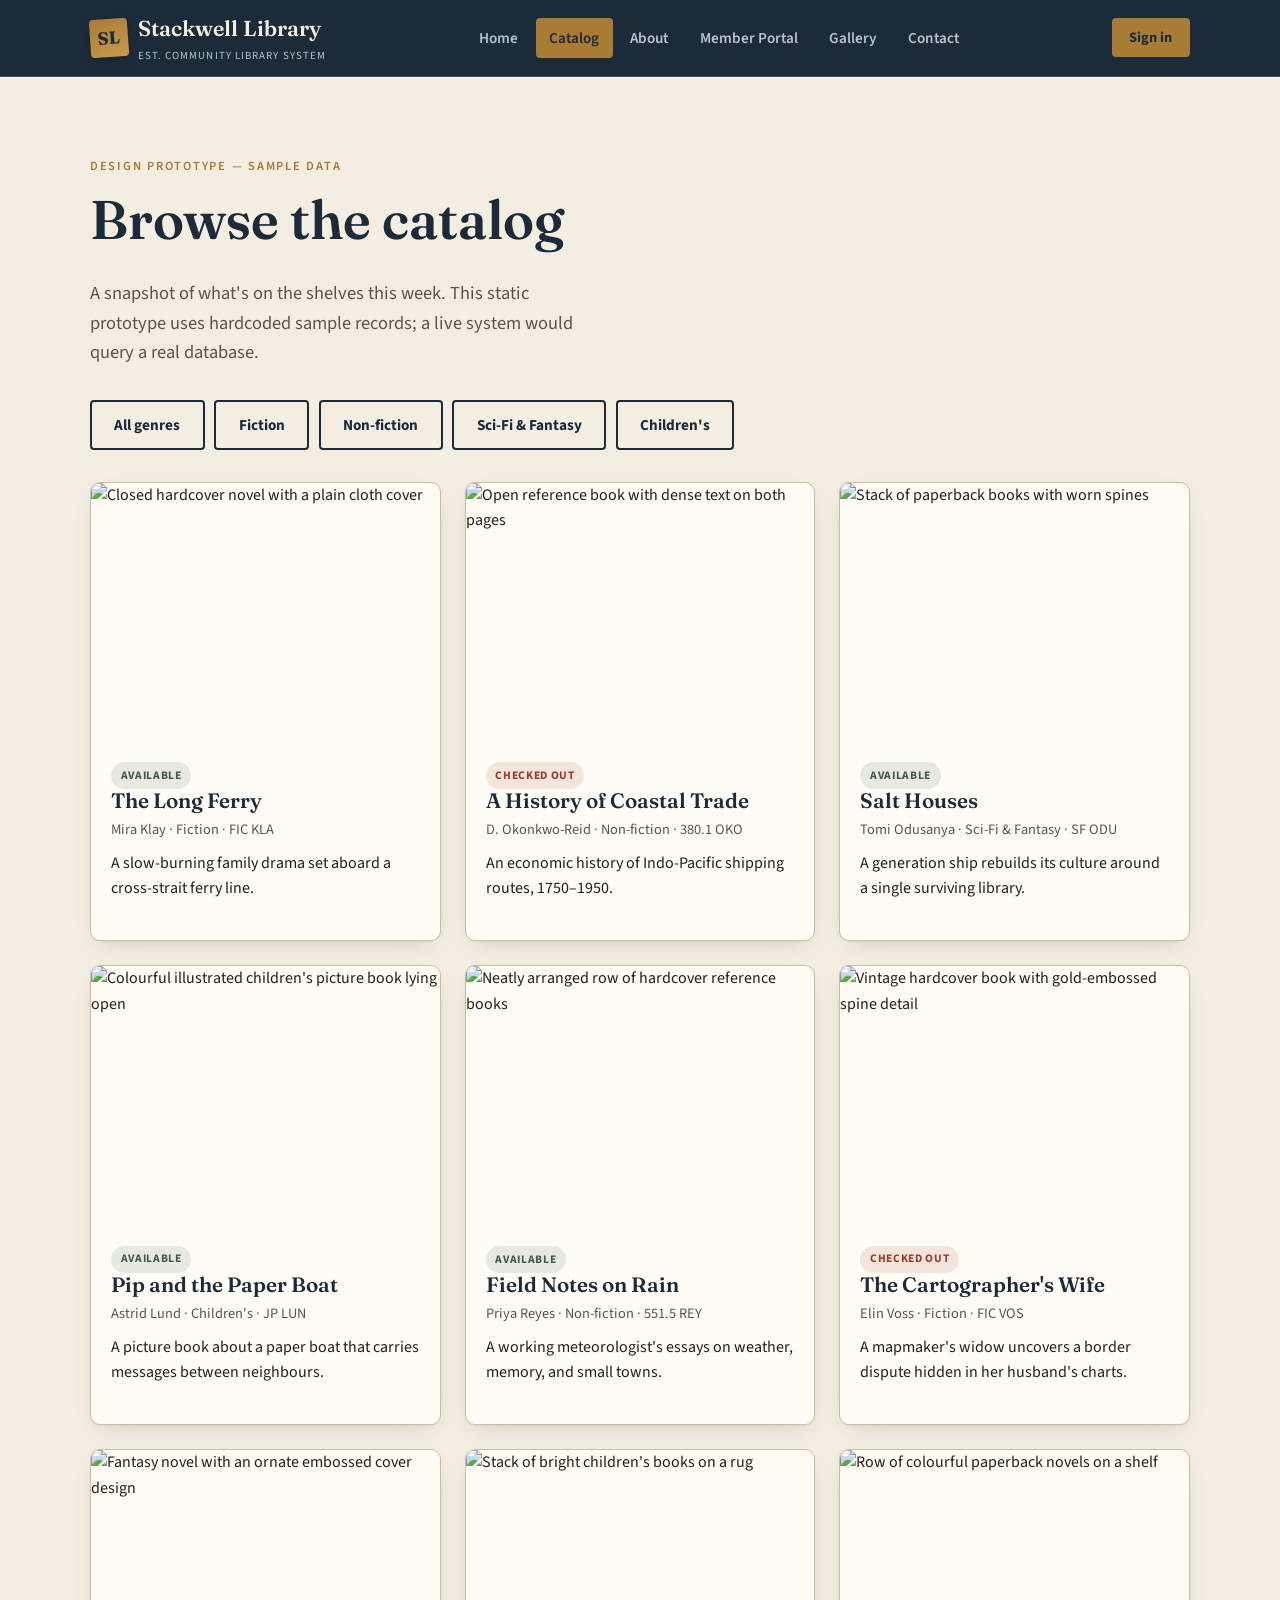
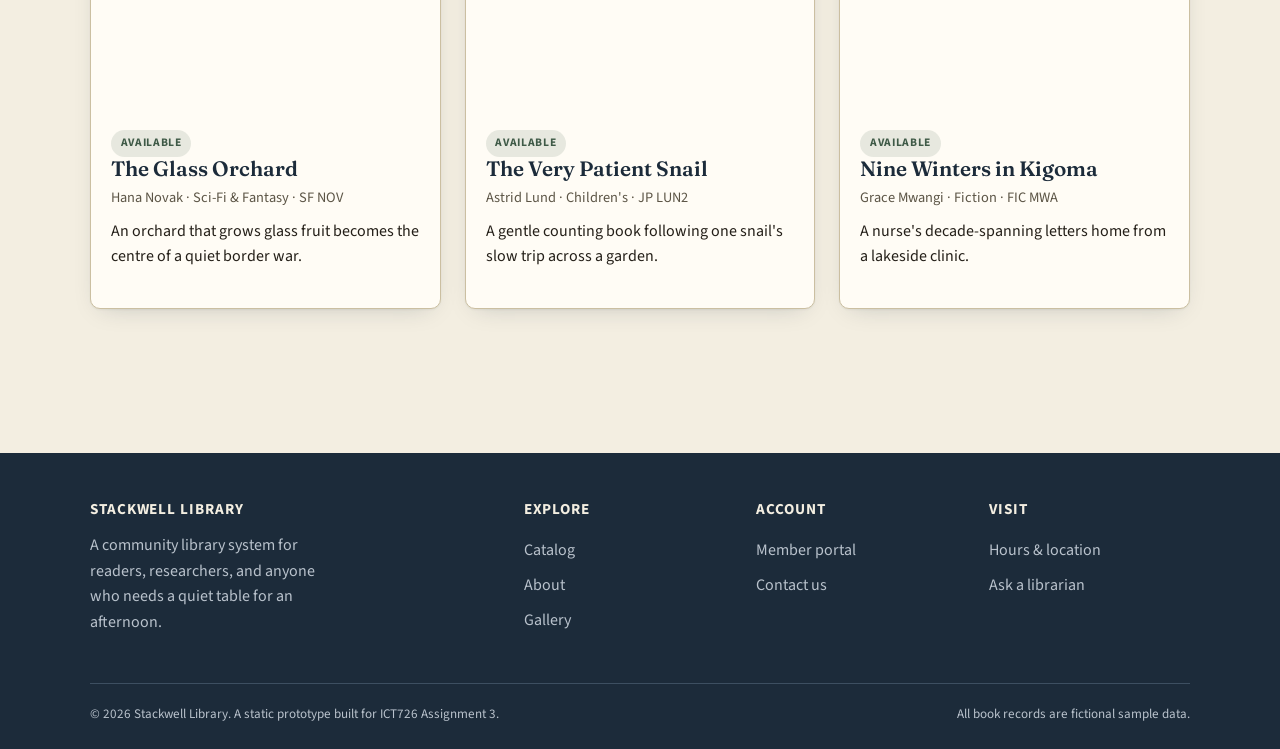
==== catalog.html @ 65e68d81 "add site files" ====
<!DOCTYPE html>
<html lang="en">
<head>
  <meta charset="UTF-8">
  <meta name="viewport" content="width=device-width, initial-scale=1.0">
  <title>Catalog — Stackwell Library</title>
  <meta name="description" content="Browse a sample of the Stackwell Library catalog by genre. Design prototype with sample data — no live database.">
  <link rel="preconnect" href="https://fonts.googleapis.com">
  <link href="https://fonts.googleapis.com/css2?family=Fraunces:opsz,wght@9..144,500;9..144,600;9..144,700&family=Source+Sans+3:wght@400;600;700&display=swap" rel="stylesheet">
  <link rel="stylesheet" href="css/styles.css">
</head>
<body>
  <a class="skip-link" href="#main">Skip to main content</a>

  <header class="site-header">
    <div class="wrap nav-bar">
      <a class="brand" href="index.html">
        <span class="brand-mark" aria-hidden="true">SL</span>
        <span>Stackwell Library<span class="brand-tag">Est. community library system</span></span>
      </a>
      <nav class="nav-links" aria-label="Primary">
        <a href="index.html">Home</a>
        <a href="catalog.html" aria-current="page">Catalog</a>
        <a href="about.html">About</a>
        <a href="portal.html">Member Portal</a>
        <a href="gallery.html">Gallery</a>
        <a href="contact.html">Contact</a>
      </nav>
      <div class="nav-cta"><a href="portal.html">Sign in</a></div>
      <button class="hamburger" aria-label="Open menu" aria-expanded="false" aria-controls="mobile-panel">
        <span></span><span></span><span></span>
      </button>
    </div>
    <nav id="mobile-panel" class="mobile-panel" aria-label="Mobile">
      <a href="index.html">Home</a>
      <a href="catalog.html" aria-current="page">Catalog</a>
      <a href="about.html">About</a>
      <a href="portal.html">Member Portal</a>
      <a href="gallery.html">Gallery</a>
      <a href="contact.html">Contact</a>
    </nav>
  </header>

  <main id="main">
    <section aria-labelledby="catalog-heading">
      <div class="wrap">
        <div class="section-head">
          <p class="eyebrow">Design prototype — sample data</p>
          <h1 id="catalog-heading">Browse the catalog</h1>
          <p class="lede">A snapshot of what's on the shelves this week. This static prototype uses hardcoded sample records; a live system would query a real database.</p>
        </div>

        <div class="filter-bar" role="group" aria-label="Filter by genre" style="display:flex; flex-wrap:wrap; gap:0.6rem; margin-bottom:2rem;">
          <button type="button" class="btn btn-outline-dark" data-filter="all" aria-pressed="true">All genres</button>
          <button type="button" class="btn btn-outline-dark" data-filter="fiction" aria-pressed="false">Fiction</button>
          <button type="button" class="btn btn-outline-dark" data-filter="nonfiction" aria-pressed="false">Non-fiction</button>
          <button type="button" class="btn btn-outline-dark" data-filter="scifi" aria-pressed="false">Sci-Fi & Fantasy</button>
          <button type="button" class="btn btn-outline-dark" data-filter="kids" aria-pressed="false">Children's</button>
        </div>

        <div class="grid cards-3">

          <article class="card" data-genre="fiction">
            <img src="https://images.unsplash.com/photo-1544947950-fa07a98d237f?auto=format&fit=crop&w=500&q=60" alt="Closed hardcover novel with a plain cloth cover">
            <div class="card-body">
              <span class="tag">Available</span>
              <h3>The Long Ferry</h3>
              <p class="card-meta">Mira Klay · Fiction · FIC KLA</p>
              <p>A slow-burning family drama set aboard a cross-strait ferry line.</p>
            </div>
          </article>

          <article class="card" data-genre="nonfiction">
            <img src="https://images.unsplash.com/photo-1481627834876-b7833e8f5570?auto=format&fit=crop&w=500&q=60" alt="Open reference book with dense text on both pages">
            <div class="card-body">
              <span class="tag tag-out">Checked out</span>
              <h3>A History of Coastal Trade</h3>
              <p class="card-meta">D. Okonkwo-Reid · Non-fiction · 380.1 OKO</p>
              <p>An economic history of Indo-Pacific shipping routes, 1750–1950.</p>
            </div>
          </article>

          <article class="card" data-genre="scifi">
            <img src="https://images.unsplash.com/photo-1516979187457-637abb4f9353?auto=format&fit=crop&w=500&q=60" alt="Stack of paperback books with worn spines">
            <div class="card-body">
              <span class="tag">Available</span>
              <h3>Salt Houses</h3>
              <p class="card-meta">Tomi Odusanya · Sci-Fi & Fantasy · SF ODU</p>
              <p>A generation ship rebuilds its culture around a single surviving library.</p>
            </div>
          </article>

          <article class="card" data-genre="kids">
            <img src="https://images.unsplash.com/photo-1512820790803-83ca734da794?auto=format&fit=crop&w=500&q=60" alt="Colourful illustrated children's picture book lying open">
            <div class="card-body">
              <span class="tag">Available</span>
              <h3>Pip and the Paper Boat</h3>
              <p class="card-meta">Astrid Lund · Children's · JP LUN</p>
              <p>A picture book about a paper boat that carries messages between neighbours.</p>
            </div>
          </article>

          <article class="card" data-genre="nonfiction">
            <img src="https://images.unsplash.com/photo-1509266272358-7701da638078?auto=format&fit=crop&w=500&q=60" alt="Neatly arranged row of hardcover reference books">
            <div class="card-body">
              <span class="tag">Available</span>
              <h3>Field Notes on Rain</h3>
              <p class="card-meta">Priya Reyes · Non-fiction · 551.5 REY</p>
              <p>A working meteorologist's essays on weather, memory, and small towns.</p>
            </div>
          </article>

          <article class="card" data-genre="fiction">
            <img src="https://images.unsplash.com/photo-1476275466078-4007374efbbe?auto=format&fit=crop&w=500&q=60" alt="Vintage hardcover book with gold-embossed spine detail">
            <div class="card-body">
              <span class="tag tag-out">Checked out</span>
              <h3>The Cartographer's Wife</h3>
              <p class="card-meta">Elin Voss · Fiction · FIC VOS</p>
              <p>A mapmaker's widow uncovers a border dispute hidden in her husband's charts.</p>
            </div>
          </article>

          <article class="card" data-genre="scifi">
            <img src="https://images.unsplash.com/photo-1495640388908-05fa85288e61?auto=format&fit=crop&w=500&q=60" alt="Fantasy novel with an ornate embossed cover design">
            <div class="card-body">
              <span class="tag">Available</span>
              <h3>The Glass Orchard</h3>
              <p class="card-meta">Hana Novak · Sci-Fi & Fantasy · SF NOV</p>
              <p>An orchard that grows glass fruit becomes the centre of a quiet border war.</p>
            </div>
          </article>

          <article class="card" data-genre="kids">
            <img src="https://images.unsplash.com/photo-1543002588-bfa74002ed7e?auto=format&fit=crop&w=500&q=60" alt="Stack of bright children's books on a rug">
            <div class="card-body">
              <span class="tag">Available</span>
              <h3>The Very Patient Snail</h3>
              <p class="card-meta">Astrid Lund · Children's · JP LUN2</p>
              <p>A gentle counting book following one snail's slow trip across a garden.</p>
            </div>
          </article>

          <article class="card" data-genre="fiction">
            <img src="https://images.unsplash.com/photo-1512045482786-53fac1b03d7e?auto=format&fit=crop&w=500&q=60" alt="Row of colourful paperback novels on a shelf">
            <div class="card-body">
              <span class="tag">Available</span>
              <h3>Nine Winters in Kigoma</h3>
              <p class="card-meta">Grace Mwangi · Fiction · FIC MWA</p>
              <p>A nurse's decade-spanning letters home from a lakeside clinic.</p>
            </div>
          </article>

        </div>
      </div>
    </section>
  </main>

  <footer class="site-footer">
    <div class="wrap">
      <div class="footer-grid">
        <div>
          <h4>Stackwell Library</h4>
          <p style="max-width: 32ch; color: var(--text-on-dark-muted);">A community library system for readers, researchers, and anyone who needs a quiet table for an afternoon.</p>
        </div>
        <div>
          <h4>Explore</h4>
          <a href="catalog.html">Catalog</a>
          <a href="about.html">About</a>
          <a href="gallery.html">Gallery</a>
        </div>
        <div>
          <h4>Account</h4>
          <a href="portal.html">Member portal</a>
          <a href="contact.html">Contact us</a>
        </div>
        <div>
          <h4>Visit</h4>
          <a href="about.html">Hours & location</a>
          <a href="contact.html">Ask a librarian</a>
        </div>
      </div>
      <div class="footer-bottom">
        <span>© 2026 Stackwell Library. A static prototype built for ICT726 Assignment 3.</span>
        <span>All book records are fictional sample data.</span>
      </div>
    </div>
  </footer>

  <script src="js/scripts.js"></script>
</body>
</html>
---- css/styles.css ----
/* ==========================================================================
   STACKWELL LIBRARY — MAIN STYLESHEET
   ICT726 Assignment 3 — static site, vanilla CSS3, mobile-first
   Table of contents:
     1. Custom properties (design tokens)
     2. Reset & base
     3. Typography
     4. Layout helpers
     5. Header & navigation (incl. hamburger)
     6. Buttons & tags
     7. Cards
     8. Hero / catalog-drawer signature element
     9. Forms
     10. Gallery & lightbox
     11. Tables (member portal)
     12. Footer
     13. Media queries (tablet / desktop)
     14. Accessibility & motion
   ========================================================================== */

/* -------------------------- 1. Custom properties ------------------------- */
:root {
  /* Colour palette — reading-room navy, parchment, brass fittings, forest lamp-green */
  --ink: #1c2b3a;          /* deep navy — primary dark surfaces, headings */
  --ink-soft: #34455a;     /* lighter navy for secondary dark surfaces */
  --parchment: #f3eee1;    /* page background */
  --parchment-card: #fffcf5; /* card background, slightly lifted off page */
  --brass: #a97c34;        /* accent — brass drawer pulls, stamps, links */
  --brass-dark: #8a6427;   /* hover state for brass */
  --forest: #3f5a47;       /* secondary accent — reading-lamp green */
  --rule: #cbbfa1;         /* hairline dividers on parchment */
  --rule-dark: #3d4f61;    /* hairline dividers on navy */
  --text: #241f18;         /* body text on parchment */
  --text-muted: #5c5546;   /* secondary text on parchment */
  --text-on-dark: #f3eee1; /* body text on navy */
  --text-on-dark-muted: #b9c2cc;
  --success: #3f5a47;
  --error: #9c3b2c;

  --font-display: "Fraunces", Georgia, "Times New Roman", serif;
  --font-body: "Source Sans 3", -apple-system, "Segoe UI", sans-serif;

  --radius-sm: 4px;
  --radius-md: 10px;
  --radius-lg: 22px;

  --shadow-card: 0 1px 2px rgba(28, 43, 58, 0.06), 0 8px 24px -12px rgba(28, 43, 58, 0.25);
  --shadow-lift: 0 16px 32px -14px rgba(28, 43, 58, 0.35);

  --container: 1140px;
  --nav-height: 76px;
}

/* ------------------------------ 2. Reset --------------------------------- */
*, *::before, *::after { box-sizing: border-box; }
html { scroll-behavior: smooth; }
body {
  margin: 0;
  background: var(--parchment);
  color: var(--text);
  font-family: var(--font-body);
  font-size: 1rem;
  line-height: 1.6;
  -webkit-font-smoothing: antialiased;
}
img { max-width: 100%; display: block; }
a { color: inherit; }
ul { list-style: none; margin: 0; padding: 0; }
button { font-family: inherit; cursor: pointer; }
h1, h2, h3, h4 { font-family: var(--font-display); color: var(--ink); margin: 0 0 0.5em; line-height: 1.15; }

/* --------------------------- 3. Typography -------------------------------- */
h1 { font-size: clamp(2.1rem, 5vw, 3.4rem); font-weight: 600; }
h2 { font-size: clamp(1.6rem, 3.2vw, 2.3rem); font-weight: 600; }
h3 { font-size: 1.3rem; font-weight: 600; }
p { margin: 0 0 1em; }
.eyebrow {
  font-family: var(--font-body);
  text-transform: uppercase;
  letter-spacing: 0.14em;
  font-size: 0.78rem;
  font-weight: 600;
  color: var(--brass);
}
.lede { font-size: 1.15rem; color: var(--text-muted); max-width: 60ch; }

/* ------------------------------ 4. Layout --------------------------------- */
.wrap { max-width: var(--container); margin: 0 auto; padding: 0 1.25rem; }
section { padding: 3.5rem 0; }
.section-head { margin-bottom: 2rem; max-width: 62ch; }
.hairline { border: none; border-top: 1px solid var(--rule); margin: 0; }
.grid { display: grid; gap: 1.5rem; }
.visually-hidden {
  position: absolute; width: 1px; height: 1px; margin: -1px; padding: 0;
  overflow: hidden; clip: rect(0,0,0,0); white-space: nowrap; border: 0;
}
.skip-link {
  position: absolute; left: 1rem; top: -3rem; background: var(--ink); color: var(--text-on-dark);
  padding: 0.6rem 1rem; border-radius: var(--radius-sm); z-index: 200; transition: top 0.2s ease;
}
.skip-link:focus { top: 1rem; }

/* --------------------------- 5. Header & nav ------------------------------ */
.site-header {
  position: sticky; top: 0; z-index: 100;
  background: var(--ink);
  border-bottom: 1px solid var(--rule-dark);
}
.nav-bar {
  display: flex; align-items: center; justify-content: space-between;
  height: var(--nav-height);
}
.brand {
  display: flex; align-items: center; gap: 0.6rem;
  font-family: var(--font-display); font-weight: 600; font-size: 1.35rem;
  color: var(--text-on-dark); text-decoration: none;
}
.brand-mark {
  width: 38px; height: 38px; border-radius: var(--radius-sm);
  background: linear-gradient(155deg, var(--brass) 0%, #c99a4d 100%);
  display: flex; align-items: center; justify-content: center;
  color: var(--ink); font-family: var(--font-display); font-weight: 700; font-size: 1.1rem;
  transform: rotate(-4deg);
  box-shadow: 0 4px 10px -4px rgba(0,0,0,0.5);
}
.brand-tag { display: block; font-family: var(--font-body); font-size: 0.68rem; letter-spacing: 0.1em; text-transform: uppercase; color: var(--text-on-dark-muted); font-weight: 400; }

.nav-links {
  display: none;
  gap: 0.25rem;
  align-items: center;
}
.nav-links a {
  text-decoration: none;
  color: var(--text-on-dark-muted);
  font-size: 0.95rem;
  font-weight: 600;
  padding: 0.5rem 0.85rem;
  border-radius: var(--radius-sm);
  transition: color 0.18s ease, background-color 0.18s ease;
}
.nav-links a:hover,
.nav-links a:focus-visible { color: var(--text-on-dark); background: rgba(243, 238, 225, 0.08); }
.nav-links a[aria-current="page"] {
  color: var(--ink);
  background: var(--brass);
}
.nav-cta {
  display: none;
}
.nav-cta a {
  text-decoration: none;
  background: var(--brass);
  color: var(--ink);
  padding: 0.55rem 1.1rem;
  border-radius: var(--radius-sm);
  font-weight: 700;
  font-size: 0.9rem;
  transition: transform 0.18s ease, background-color 0.18s ease;
}
.nav-cta a:hover { background: #c99a4d; transform: translateY(-1px); }

.hamburger {
  display: inline-flex; flex-direction: column; justify-content: center; gap: 5px;
  width: 42px; height: 42px; padding: 0; border: none; background: transparent;
  align-items: center;
}
.hamburger span {
  width: 22px; height: 2px; background: var(--text-on-dark);
  transition: transform 0.25s ease, opacity 0.2s ease;
}
.hamburger[aria-expanded="true"] span:nth-child(1) { transform: translateY(7px) rotate(45deg); }
.hamburger[aria-expanded="true"] span:nth-child(2) { opacity: 0; }
.hamburger[aria-expanded="true"] span:nth-child(3) { transform: translateY(-7px) rotate(-45deg); }

.mobile-panel {
  display: none;
  flex-direction: column;
  background: var(--ink-soft);
  border-top: 1px solid var(--rule-dark);
}
.mobile-panel.is-open { display: flex; }
.mobile-panel a {
  text-decoration: none;
  color: var(--text-on-dark);
  padding: 0.95rem 1.25rem;
  border-bottom: 1px solid rgba(243,238,225,0.08);
  font-weight: 600;
}
.mobile-panel a[aria-current="page"] { color: var(--brass); }

/* ------------------------- 6. Buttons & tags ------------------------------ */
.btn {
  display: inline-flex; align-items: center; justify-content: center; gap: 0.5rem;
  text-decoration: none; font-weight: 700; font-size: 0.95rem;
  padding: 0.75rem 1.4rem; border-radius: var(--radius-sm); border: 2px solid transparent;
  transition: transform 0.18s ease, background-color 0.18s ease, box-shadow 0.18s ease, color 0.18s ease;
  cursor: pointer;
}
.btn-primary { background: var(--brass); color: var(--ink); }
.btn-primary:hover { background: var(--brass-dark); transform: translateY(-2px); box-shadow: var(--shadow-lift); }
.btn-ghost { background: transparent; color: var(--text-on-dark); border-color: rgba(243,238,225,0.4); }
.btn-ghost:hover { border-color: var(--text-on-dark); }
.btn-outline-dark { background: transparent; color: var(--ink); border-color: var(--ink); }
.btn-outline-dark:hover { background: var(--ink); color: var(--text-on-dark); }
.btn:focus-visible { outline: 3px solid var(--brass); outline-offset: 2px; }

.tag {
  display: inline-block; font-size: 0.72rem; font-weight: 700; text-transform: uppercase;
  letter-spacing: 0.06em; padding: 0.28rem 0.6rem; border-radius: 999px;
  background: rgba(63, 90, 71, 0.12); color: var(--forest);
}
.tag.tag-out { background: rgba(156, 59, 44, 0.12); color: var(--error); }
.tag.tag-brass { background: rgba(169, 124, 52, 0.14); color: var(--brass-dark); }

/* -------------------------------- 7. Cards -------------------------------- */
.card {
  background: var(--parchment-card);
  border-radius: var(--radius-md);
  box-shadow: var(--shadow-card);
  overflow: hidden;
  transition: transform 0.22s ease, box-shadow 0.22s ease;
  border: 1px solid var(--rule);
}
.card:hover { transform: translateY(-6px); box-shadow: var(--shadow-lift); }
.card img { aspect-ratio: 4 / 3; object-fit: cover; width: 100%; }
.card-body { padding: 1.1rem 1.25rem 1.4rem; }
.card-body h3 { margin-bottom: 0.3rem; }
.card-meta { color: var(--text-muted); font-size: 0.9rem; margin-bottom: 0.6rem; }

/* --------------------- 8. Hero / catalog-drawer signature ----------------- */
.hero {
  background: radial-gradient(circle at 15% 20%, rgba(169,124,52,0.16), transparent 45%), var(--ink);
  color: var(--text-on-dark);
  padding: 4rem 0 4.5rem;
}
.hero-grid { display: grid; gap: 2.5rem; align-items: center; }
.hero h1 { color: var(--text-on-dark); }
.hero .lede { color: var(--text-on-dark-muted); }
.hero-actions { display: flex; flex-wrap: wrap; gap: 0.85rem; margin-top: 1.6rem; }

/* the "card catalog drawer" — signature element */
.drawer {
  background: linear-gradient(160deg, #2a3d52 0%, var(--ink) 70%);
  border: 1px solid var(--rule-dark);
  border-radius: var(--radius-md);
  padding: 1.4rem;
  box-shadow: var(--shadow-lift);
  transform: rotate(1.2deg);
}
.drawer-label {
  background: var(--brass);
  color: var(--ink);
  font-family: var(--font-display);
  font-weight: 700;
  font-size: 0.85rem;
  text-align: center;
  padding: 0.4rem 0.5rem;
  border-radius: var(--radius-sm) var(--radius-sm) 0 0;
  letter-spacing: 0.04em;
}
.drawer-card {
  background: var(--parchment-card);
  color: var(--text);
  padding: 0.85rem 1rem;
  border-bottom: 1px dashed var(--rule);
  font-size: 0.85rem;
  display: flex;
  justify-content: space-between;
  gap: 0.75rem;
}
.drawer-card:first-of-type { border-radius: 0; }
.drawer-card:last-of-type { border-bottom: none; border-radius: 0 0 var(--radius-sm) var(--radius-sm); }
.drawer-card .call-number { font-family: var(--font-display); color: var(--brass-dark); font-weight: 700; white-space: nowrap; }

/* -------------------------------- 9. Forms -------------------------------- */
.form-panel {
  background: var(--parchment-card);
  border: 1px solid var(--rule);
  border-radius: var(--radius-md);
  padding: 2rem;
  box-shadow: var(--shadow-card);
  max-width: 640px;
}
.field { margin-bottom: 1.3rem; }
.field label {
  display: block; font-weight: 700; font-size: 0.9rem; margin-bottom: 0.4rem; color: var(--ink);
}
.required-mark { color: var(--error); }
.field input,
.field select,
.field textarea {
  width: 100%;
  font-family: inherit;
  font-size: 1rem;
  padding: 0.7rem 0.85rem;
  border: 1.5px solid var(--rule);
  border-radius: var(--radius-sm);
  background: #fff;
  color: var(--text);
  transition: border-color 0.18s ease, box-shadow 0.18s ease;
}
.field input:focus,
.field select:focus,
.field textarea:focus {
  outline: none; border-color: var(--brass);
  box-shadow: 0 0 0 3px rgba(169,124,52,0.2);
}
.field textarea { resize: vertical; min-height: 130px; }
.field.has-error input,
.field.has-error select,
.field.has-error textarea {
  border-color: var(--error);
  box-shadow: 0 0 0 3px rgba(156,59,44,0.14);
}
.field-error {
  display: none;
  color: var(--error);
  font-size: 0.83rem;
  margin-top: 0.35rem;
  font-weight: 600;
}
.field.has-error .field-error { display: block; }
.hint { font-size: 0.82rem; color: var(--text-muted); margin-top: 0.3rem; }

.form-status {
  border-radius: var(--radius-sm);
  padding: 0.9rem 1.1rem;
  margin-bottom: 1.3rem;
  font-weight: 600;
  font-size: 0.92rem;
  display: none;
}
.form-status.is-visible { display: block; }
.form-status.is-success { background: rgba(63,90,71,0.12); color: var(--success); border: 1px solid rgba(63,90,71,0.3); }
.form-status.is-error { background: rgba(156,59,44,0.1); color: var(--error); border: 1px solid rgba(156,59,44,0.3); }

/* ---------------------------- 10. Gallery / lightbox ----------------------- */
.gallery-grid { grid-template-columns: repeat(2, 1fr); }
.thumb-btn {
  border: none; background: none; padding: 0; border-radius: var(--radius-md);
  overflow: hidden; box-shadow: var(--shadow-card); position: relative;
  transition: transform 0.2s ease, box-shadow 0.2s ease;
}
.thumb-btn:hover, .thumb-btn:focus-visible { transform: translateY(-4px) scale(1.01); box-shadow: var(--shadow-lift); }
.thumb-btn img { aspect-ratio: 1 / 1; object-fit: cover; }
.thumb-btn .thumb-cap {
  position: absolute; left: 0; right: 0; bottom: 0;
  background: linear-gradient(0deg, rgba(28,43,58,0.85), transparent);
  color: var(--text-on-dark); font-size: 0.78rem; font-weight: 600;
  padding: 1.4rem 0.7rem 0.5rem; text-align: left;
}

.lightbox {
  position: fixed; inset: 0; background: rgba(20, 26, 32, 0.86);
  display: none; align-items: center; justify-content: center; z-index: 300; padding: 1.25rem;
}
.lightbox.is-open { display: flex; }
.lightbox-inner {
  background: var(--ink); border-radius: var(--radius-md); max-width: 780px; width: 100%;
  overflow: hidden; box-shadow: var(--shadow-lift);
}
.lightbox-inner img { width: 100%; max-height: 65vh; object-fit: contain; background: #10161d; }
.lightbox-caption {
  color: var(--text-on-dark); padding: 1rem 1.25rem 1.25rem; display: flex; justify-content: space-between; align-items: flex-start; gap: 1rem;
}
.lightbox-close {
  background: var(--brass); color: var(--ink); border: none; border-radius: var(--radius-sm);
  width: 34px; height: 34px; font-size: 1.1rem; line-height: 1; flex-shrink: 0;
}

/* ----------------------------- 11. Tables (portal) -------------------------- */
.table-wrap { overflow-x: auto; border: 1px solid var(--rule); border-radius: var(--radius-md); box-shadow: var(--shadow-card); }
table { width: 100%; border-collapse: collapse; background: var(--parchment-card); min-width: 480px; }
caption { text-align: left; font-weight: 700; padding: 1rem 1.1rem 0; color: var(--ink); }
th, td { text-align: left; padding: 0.85rem 1.1rem; border-bottom: 1px solid var(--rule); font-size: 0.92rem; }
th { font-family: var(--font-display); color: var(--ink); background: rgba(169,124,52,0.08); }
tbody tr:hover { background: rgba(169,124,52,0.06); }
tbody tr:last-child td { border-bottom: none; }

.stat-strip { display: grid; gap: 1rem; grid-template-columns: repeat(2, 1fr); margin-bottom: 2rem; }
.stat-card {
  background: var(--parchment-card); border: 1px solid var(--rule); border-radius: var(--radius-md);
  padding: 1.25rem; text-align: left;
}
.stat-card .num { font-family: var(--font-display); font-size: 2rem; color: var(--brass-dark); font-weight: 700; display: block; }
.stat-card .label { font-size: 0.85rem; color: var(--text-muted); }

/* -------------------------------- 12. Footer -------------------------------- */
.site-footer { background: var(--ink); color: var(--text-on-dark-muted); padding: 3rem 0 1.5rem; margin-top: 4rem; }
.footer-grid { display: grid; gap: 2rem; margin-bottom: 2rem; }
.footer-grid h4 { color: var(--text-on-dark); font-family: var(--font-body); font-size: 0.95rem; text-transform: uppercase; letter-spacing: 0.06em; margin-bottom: 0.9rem; }
.footer-grid a { text-decoration: none; color: var(--text-on-dark-muted); display: block; padding: 0.3rem 0; transition: color 0.18s ease; }
.footer-grid a:hover, .footer-grid a:focus-visible { color: var(--brass); }
.footer-bottom { border-top: 1px solid var(--rule-dark); padding-top: 1.25rem; font-size: 0.82rem; display: flex; flex-wrap: wrap; justify-content: space-between; gap: 0.6rem; }

/* ------------------------- 13. Media queries ------------------------------ */
@media (min-width: 640px) {
  .gallery-grid { grid-template-columns: repeat(3, 1fr); }
  .stat-strip { grid-template-columns: repeat(4, 1fr); }
}

@media (min-width: 768px) {
  .nav-links { display: flex; }
  .nav-cta { display: block; }
  .hamburger, .mobile-panel { display: none !important; }
  .hero-grid { grid-template-columns: 1.1fr 0.9fr; }
  .cards-3 { grid-template-columns: repeat(3, 1fr); }
  .cards-2 { grid-template-columns: repeat(2, 1fr); }
  .footer-grid { grid-template-columns: 2fr 1fr 1fr 1fr; }
}

@media (min-width: 1024px) {
  section { padding: 5rem 0; }
  .gallery-grid { grid-template-columns: repeat(4, 1fr); }
}

/* --------------------------- 14. Accessibility ----------------------------- */
a:focus-visible, button:focus-visible, input:focus-visible, textarea:focus-visible, select:focus-visible {
  outline: 3px solid var(--brass);
  outline-offset: 2px;
}
@media (prefers-reduced-motion: reduce) {
  *, *::before, *::after { animation-duration: 0.001ms !important; transition-duration: 0.001ms !important; scroll-behavior: auto !important; }
}
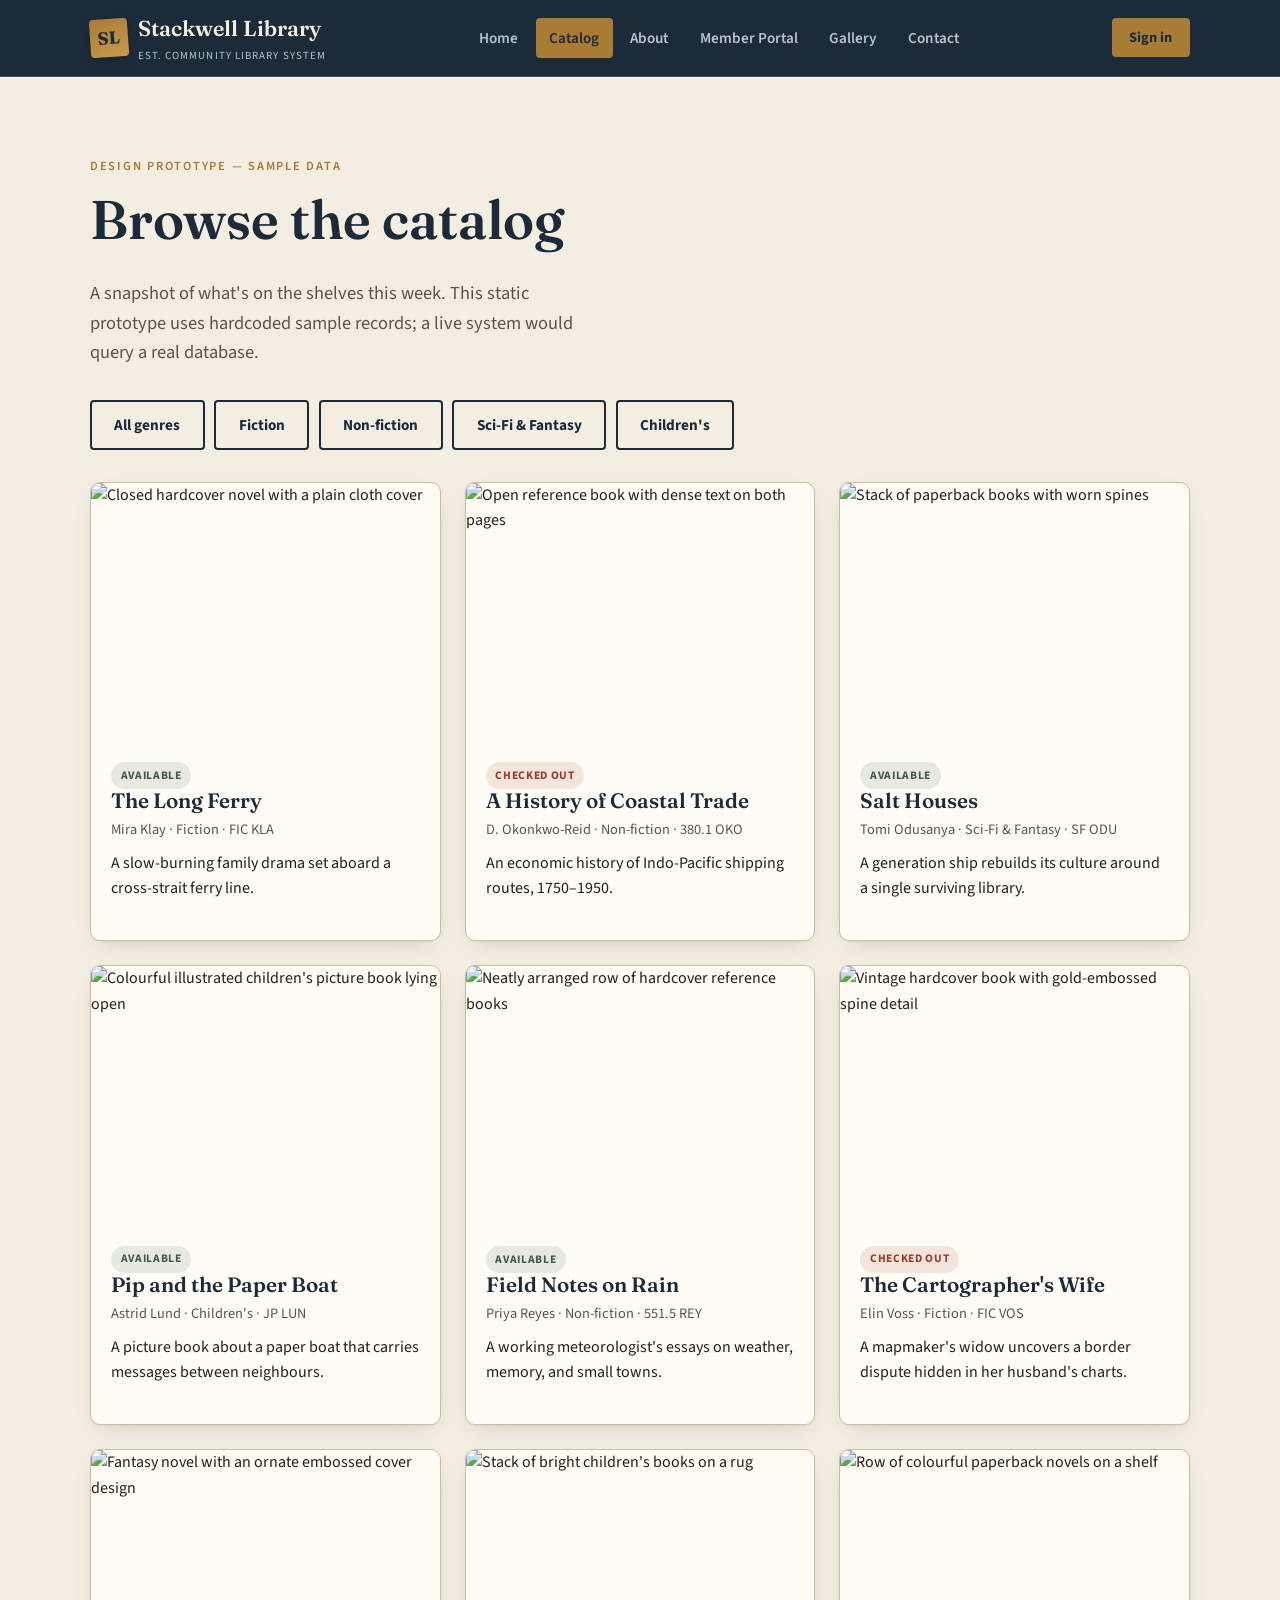
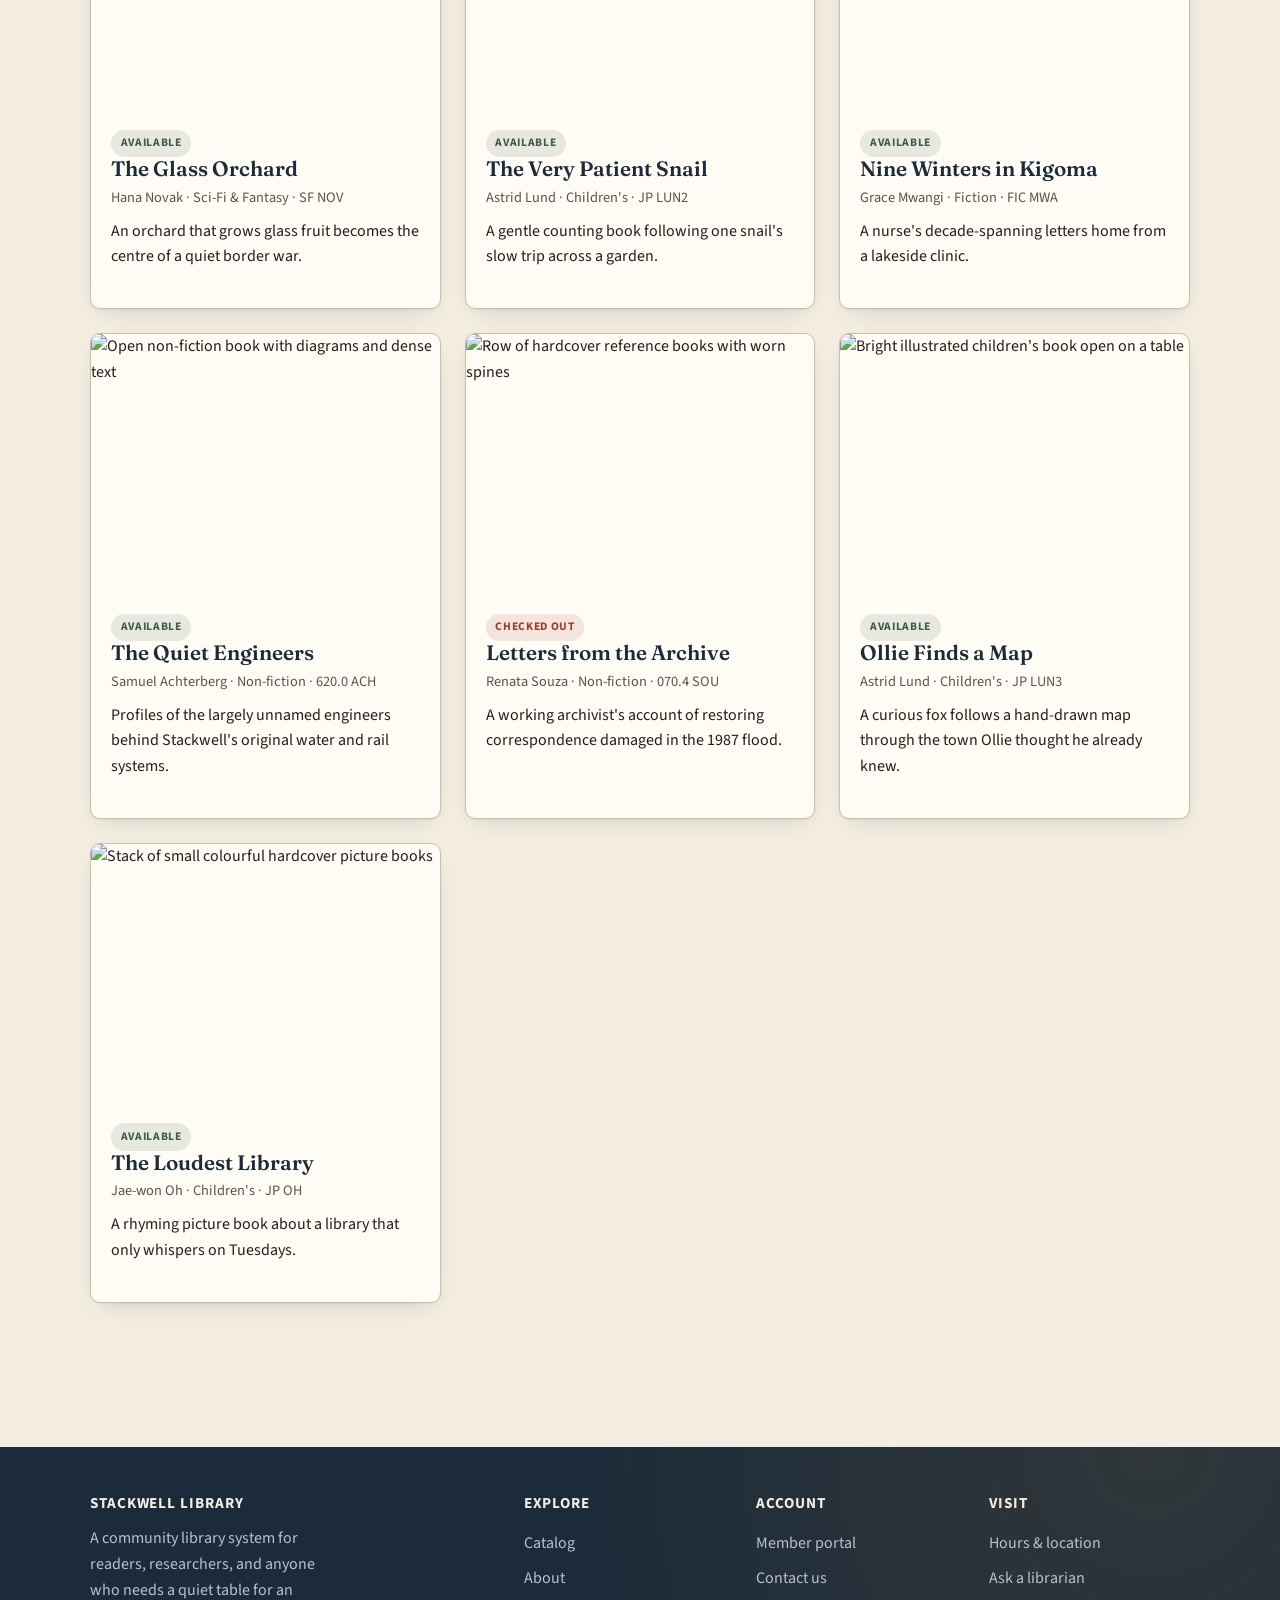
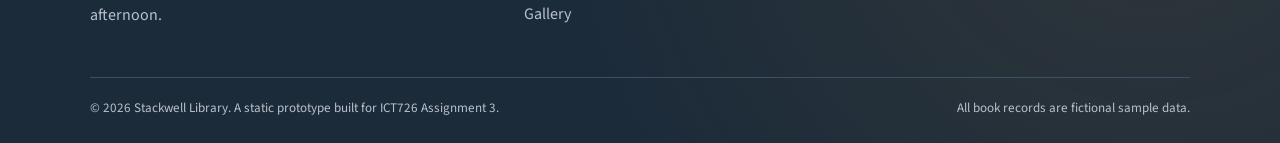
==== commit c97c2935: "Add files via upload" ====
--- a/catalog.html
+++ b/catalog.html
@@ -150,6 +150,46 @@
             </div>
           </article>
 
+          <article class="card" data-genre="nonfiction">
+            <img src="https://images.unsplash.com/photo-1532012197267-da84d127e765?auto=format&fit=crop&w=500&q=60" alt="Open non-fiction book with diagrams and dense text">
+            <div class="card-body">
+              <span class="tag">Available</span>
+              <h3>The Quiet Engineers</h3>
+              <p class="card-meta">Samuel Achterberg · Non-fiction · 620.0 ACH</p>
+              <p>Profiles of the largely unnamed engineers behind Stackwell's original water and rail systems.</p>
+            </div>
+          </article>
+
+          <article class="card" data-genre="nonfiction">
+            <img src="https://images.unsplash.com/photo-1476275466078-4007374efbbe?auto=format&fit=crop&w=500&q=60" alt="Row of hardcover reference books with worn spines">
+            <div class="card-body">
+              <span class="tag tag-out">Checked out</span>
+              <h3>Letters from the Archive</h3>
+              <p class="card-meta">Renata Souza · Non-fiction · 070.4 SOU</p>
+              <p>A working archivist's account of restoring correspondence damaged in the 1987 flood.</p>
+            </div>
+          </article>
+
+          <article class="card" data-genre="kids">
+            <img src="https://images.unsplash.com/photo-1503676260728-1c00da094a0b?auto=format&fit=crop&w=500&q=60" alt="Bright illustrated children's book open on a table">
+            <div class="card-body">
+              <span class="tag">Available</span>
+              <h3>Ollie Finds a Map</h3>
+              <p class="card-meta">Astrid Lund · Children's · JP LUN3</p>
+              <p>A curious fox follows a hand-drawn map through the town Ollie thought he already knew.</p>
+            </div>
+          </article>
+
+          <article class="card" data-genre="kids">
+            <img src="https://images.unsplash.com/photo-1490312278390-ab64016e0aa9?auto=format&fit=crop&w=500&q=60" alt="Stack of small colourful hardcover picture books">
+            <div class="card-body">
+              <span class="tag">Available</span>
+              <h3>The Loudest Library</h3>
+              <p class="card-meta">Jae-won Oh · Children's · JP OH</p>
+              <p>A rhyming picture book about a library that only whispers on Tuesdays.</p>
+            </div>
+          </article>
+
         </div>
       </div>
     </section>
--- a/css/styles.css
+++ b/css/styles.css
@@ -387,7 +387,12 @@
 .stat-card .label { font-size: 0.85rem; color: var(--text-muted); }
 
 /* -------------------------------- 12. Footer -------------------------------- */
-.site-footer { background: var(--ink); color: var(--text-on-dark-muted); padding: 3rem 0 1.5rem; margin-top: 4rem; }
+.site-footer {
+  background: radial-gradient(circle at 90% 0%, rgba(169,124,52,0.14), transparent 50%), var(--ink);
+  color: var(--text-on-dark-muted);
+  padding: 3rem 0 1.5rem;
+  margin-top: 4rem;
+}
 .footer-grid { display: grid; gap: 2rem; margin-bottom: 2rem; }
 .footer-grid h4 { color: var(--text-on-dark); font-family: var(--font-body); font-size: 0.95rem; text-transform: uppercase; letter-spacing: 0.06em; margin-bottom: 0.9rem; }
 .footer-grid a { text-decoration: none; color: var(--text-on-dark-muted); display: block; padding: 0.3rem 0; transition: color 0.18s ease; }
